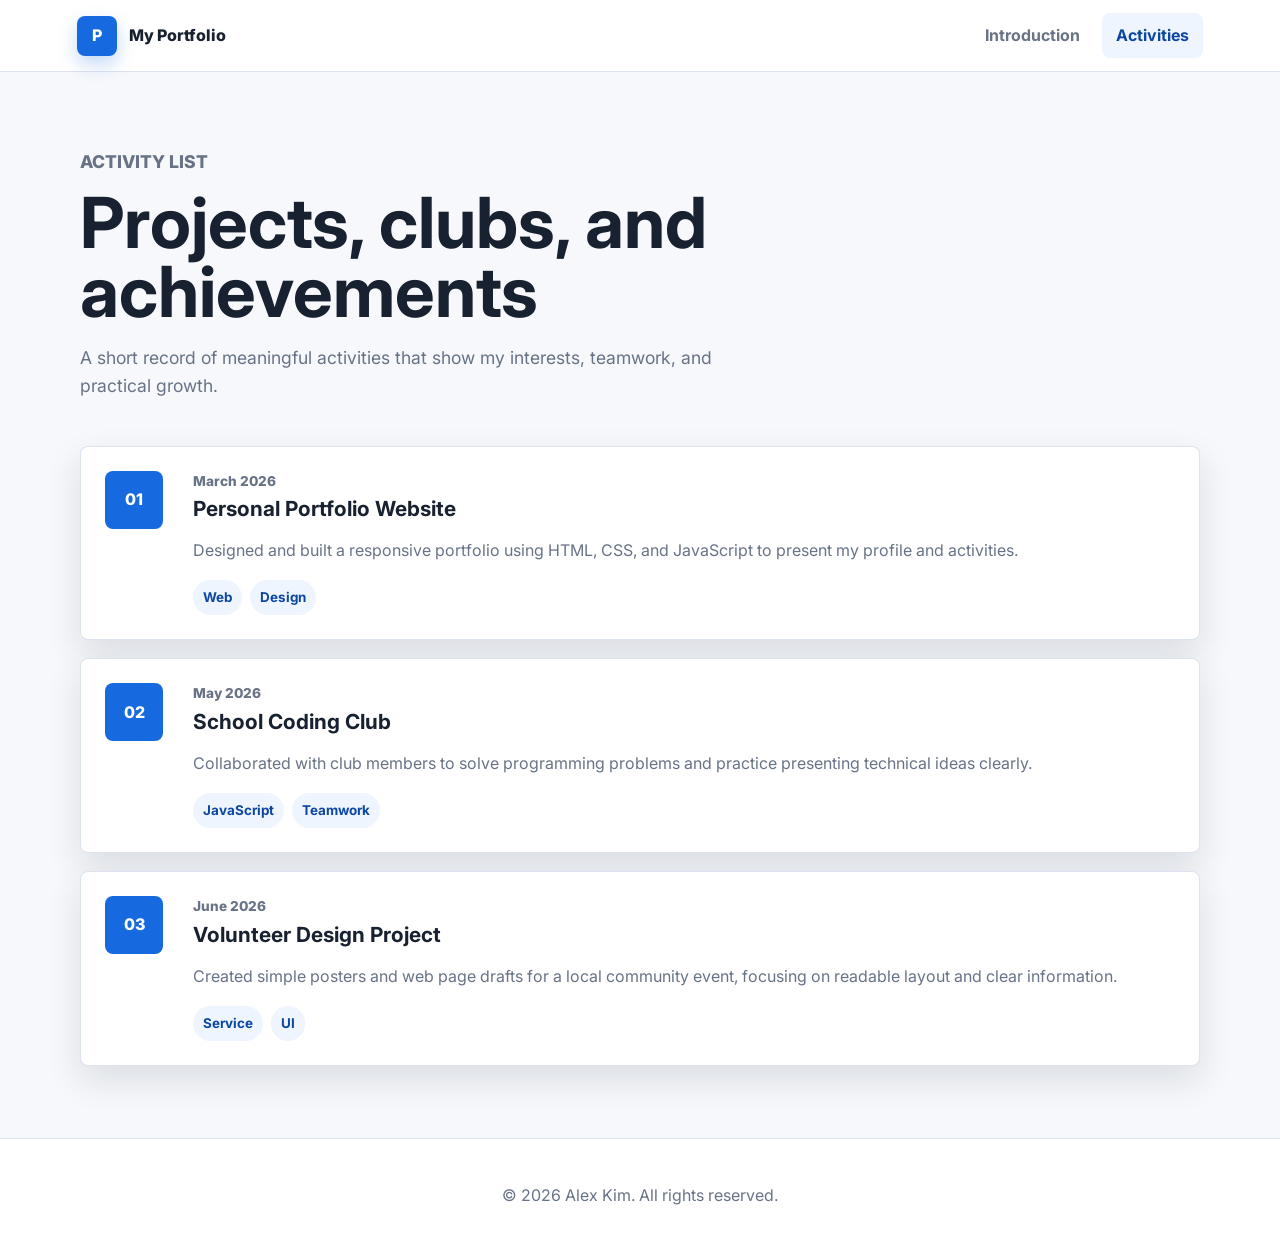
==== activities.html @ 2221d52b "Add portfolio website" ====
<!DOCTYPE html>
<html lang="en">
<head>
  <meta charset="UTF-8">
  <meta name="viewport" content="width=device-width, initial-scale=1.0">
  <title>Portfolio | Activities</title>
  <link rel="preconnect" href="https://fonts.googleapis.com">
  <link rel="preconnect" href="https://fonts.gstatic.com" crossorigin>
  <link href="https://fonts.googleapis.com/css2?family=Inter:wght@400;500;600;700;800&display=swap" rel="stylesheet">
  <link rel="stylesheet" href="styles.css">
</head>
<body>
  <header class="app-bar">
    <a class="brand" href="index.html" aria-label="Portfolio home">
      <span class="brand-mark">P</span>
      <span>My Portfolio</span>
    </a>

    <button class="nav-toggle" type="button" aria-label="Open menu" aria-expanded="false">
      <span></span>
      <span></span>
      <span></span>
    </button>

    <nav class="nav-menu" aria-label="Main navigation">
      <a href="index.html" data-page="intro">Introduction</a>
      <a href="activities.html" data-page="activities">Activities</a>
    </nav>
  </header>

  <main>
    <section class="page-title section">
      <p class="eyebrow">Activity List</p>
      <h1>Projects, clubs, and achievements</h1>
      <p>
        A short record of meaningful activities that show my interests,
        teamwork, and practical growth.
      </p>
    </section>

    <section class="section activity-list" aria-label="Activity cards">
      <article class="activity-card">
        <div class="activity-icon">01</div>
        <div>
          <p class="activity-date">March 2026</p>
          <h2>Personal Portfolio Website</h2>
          <p>
            Designed and built a responsive portfolio using HTML, CSS, and
            JavaScript to present my profile and activities.
          </p>
          <div class="chip-list">
            <span>Web</span>
            <span>Design</span>
          </div>
        </div>
      </article>

      <article class="activity-card">
        <div class="activity-icon">02</div>
        <div>
          <p class="activity-date">May 2026</p>
          <h2>School Coding Club</h2>
          <p>
            Collaborated with club members to solve programming problems and
            practice presenting technical ideas clearly.
          </p>
          <div class="chip-list">
            <span>JavaScript</span>
            <span>Teamwork</span>
          </div>
        </div>
      </article>

      <article class="activity-card">
        <div class="activity-icon">03</div>
        <div>
          <p class="activity-date">June 2026</p>
          <h2>Volunteer Design Project</h2>
          <p>
            Created simple posters and web page drafts for a local community
            event, focusing on readable layout and clear information.
          </p>
          <div class="chip-list">
            <span>Service</span>
            <span>UI</span>
          </div>
        </div>
      </article>
    </section>
  </main>

  <footer class="footer">
    <p>&copy; 2026 Alex Kim. All rights reserved.</p>
  </footer>

  <script src="script.js"></script>
</body>
</html>
---- styles.css ----
:root {
  --bg: #f6f8fb;
  --surface: #ffffff;
  --surface-strong: #eef5ff;
  --text: #18212f;
  --muted: #687386;
  --primary: #1769e0;
  --primary-dark: #0d47a1;
  --accent: #00a884;
  --line: #dce3ee;
  --shadow: 0 14px 35px rgba(24, 33, 47, 0.12);
  --radius: 8px;
}

* {
  box-sizing: border-box;
}

body {
  margin: 0;
  background: var(--bg);
  color: var(--text);
  font-family: "Inter", Arial, sans-serif;
  line-height: 1.6;
}

a {
  color: inherit;
  text-decoration: none;
}

.app-bar {
  position: sticky;
  top: 0;
  z-index: 10;
  display: flex;
  align-items: center;
  justify-content: space-between;
  min-height: 72px;
  padding: 0 6vw;
  background: rgba(255, 255, 255, 0.92);
  border-bottom: 1px solid var(--line);
  backdrop-filter: blur(16px);
}

.brand {
  display: inline-flex;
  align-items: center;
  gap: 12px;
  font-weight: 800;
}

.brand-mark {
  display: grid;
  width: 40px;
  height: 40px;
  place-items: center;
  border-radius: var(--radius);
  background: var(--primary);
  color: white;
  box-shadow: 0 8px 18px rgba(23, 105, 224, 0.25);
}

.nav-menu {
  display: flex;
  gap: 8px;
}

.nav-menu a {
  padding: 10px 14px;
  border-radius: var(--radius);
  color: var(--muted);
  font-weight: 700;
}

.nav-menu a:hover,
.nav-menu a.active {
  background: var(--surface-strong);
  color: var(--primary-dark);
}

.nav-toggle {
  display: none;
  width: 42px;
  height: 42px;
  border: 0;
  border-radius: var(--radius);
  background: var(--surface-strong);
  cursor: pointer;
}

.nav-toggle span {
  display: block;
  width: 20px;
  height: 2px;
  margin: 5px auto;
  background: var(--text);
}

.section {
  width: min(1120px, 88vw);
  margin: 0 auto;
}

.hero {
  display: grid;
  grid-template-columns: minmax(0, 1.4fr) minmax(280px, 0.8fr);
  gap: 32px;
  align-items: center;
  min-height: calc(100vh - 72px);
  padding: 72px 0;
}

.eyebrow {
  margin: 0 0 12px;
  color: var(--accent);
  font-size: 0.8rem;
  font-weight: 800;
  letter-spacing: 0;
  text-transform: uppercase;
}

h1,
h2,
p {
  overflow-wrap: anywhere;
}

h1 {
  max-width: 760px;
  margin: 0;
  font-size: clamp(2.4rem, 8vw, 5.6rem);
  line-height: 0.98;
  letter-spacing: 0;
}

h2 {
  margin: 0 0 10px;
  font-size: 1.3rem;
  line-height: 1.25;
}

.hero-text,
.page-title p {
  max-width: 680px;
  color: var(--muted);
  font-size: 1.1rem;
}

.hero-actions {
  display: flex;
  flex-wrap: wrap;
  gap: 12px;
  margin-top: 28px;
}

.button {
  display: inline-flex;
  align-items: center;
  justify-content: center;
  min-height: 46px;
  padding: 0 18px;
  border-radius: var(--radius);
  font-weight: 800;
  box-shadow: 0 7px 15px rgba(24, 33, 47, 0.08);
}

.button.primary {
  background: var(--primary);
  color: white;
}

.button.secondary {
  background: var(--surface);
  color: var(--primary-dark);
  border: 1px solid var(--line);
}

.profile-panel,
.card,
.activity-card {
  border: 1px solid var(--line);
  border-radius: var(--radius);
  background: var(--surface);
  box-shadow: var(--shadow);
}

.profile-panel {
  padding: 28px;
}

.avatar {
  display: grid;
  width: 104px;
  height: 104px;
  margin-bottom: 24px;
  place-items: center;
  border-radius: 50%;
  background: linear-gradient(135deg, var(--primary), var(--accent));
  color: white;
  font-size: 2rem;
  font-weight: 800;
}

.profile-panel p {
  color: var(--muted);
}

.profile-stats {
  display: grid;
  grid-template-columns: repeat(3, 1fr);
  gap: 10px;
  margin-top: 22px;
}

.profile-stats span {
  padding: 12px;
  border-radius: var(--radius);
  background: var(--surface-strong);
  color: var(--muted);
  font-size: 0.85rem;
}

.profile-stats strong {
  display: block;
  color: var(--text);
  font-size: 1.25rem;
}

.content-grid {
  display: grid;
  grid-template-columns: repeat(3, 1fr);
  gap: 18px;
  padding-bottom: 72px;
}

.card {
  padding: 24px;
}

.card p,
.activity-card p {
  color: var(--muted);
}

.chip-list {
  display: flex;
  flex-wrap: wrap;
  gap: 8px;
}

.chip-list span {
  padding: 7px 10px;
  border-radius: 999px;
  background: var(--surface-strong);
  color: var(--primary-dark);
  font-size: 0.84rem;
  font-weight: 700;
}

.page-title {
  padding: 76px 0 28px;
}

.page-title h1 {
  font-size: clamp(2.2rem, 7vw, 4.4rem);
}

.activity-list {
  display: grid;
  gap: 18px;
  padding-bottom: 72px;
}

.activity-card {
  display: grid;
  grid-template-columns: 68px 1fr;
  gap: 20px;
  padding: 24px;
}

.activity-icon {
  display: grid;
  width: 58px;
  height: 58px;
  place-items: center;
  border-radius: var(--radius);
  background: var(--primary);
  color: white;
  font-weight: 800;
}

.activity-date {
  margin: 0 0 4px;
  color: var(--accent);
  font-size: 0.85rem;
  font-weight: 800;
}

.footer {
  padding: 28px 6vw;
  border-top: 1px solid var(--line);
  background: var(--surface);
  color: var(--muted);
  text-align: center;
}

@media (max-width: 760px) {
  .app-bar {
    padding: 0 5vw;
  }

  .nav-toggle {
    display: block;
  }

  .nav-menu {
    position: absolute;
    top: 72px;
    right: 5vw;
    left: 5vw;
    display: none;
    flex-direction: column;
    padding: 10px;
    border: 1px solid var(--line);
    border-radius: var(--radius);
    background: var(--surface);
    box-shadow: var(--shadow);
  }

  .nav-menu.open {
    display: flex;
  }

  .hero {
    grid-template-columns: 1fr;
    min-height: auto;
    padding: 48px 0;
  }

  .content-grid {
    grid-template-columns: 1fr;
  }

  .profile-stats {
    grid-template-columns: 1fr;
  }

  .activity-card {
    grid-template-columns: 1fr;
  }
}
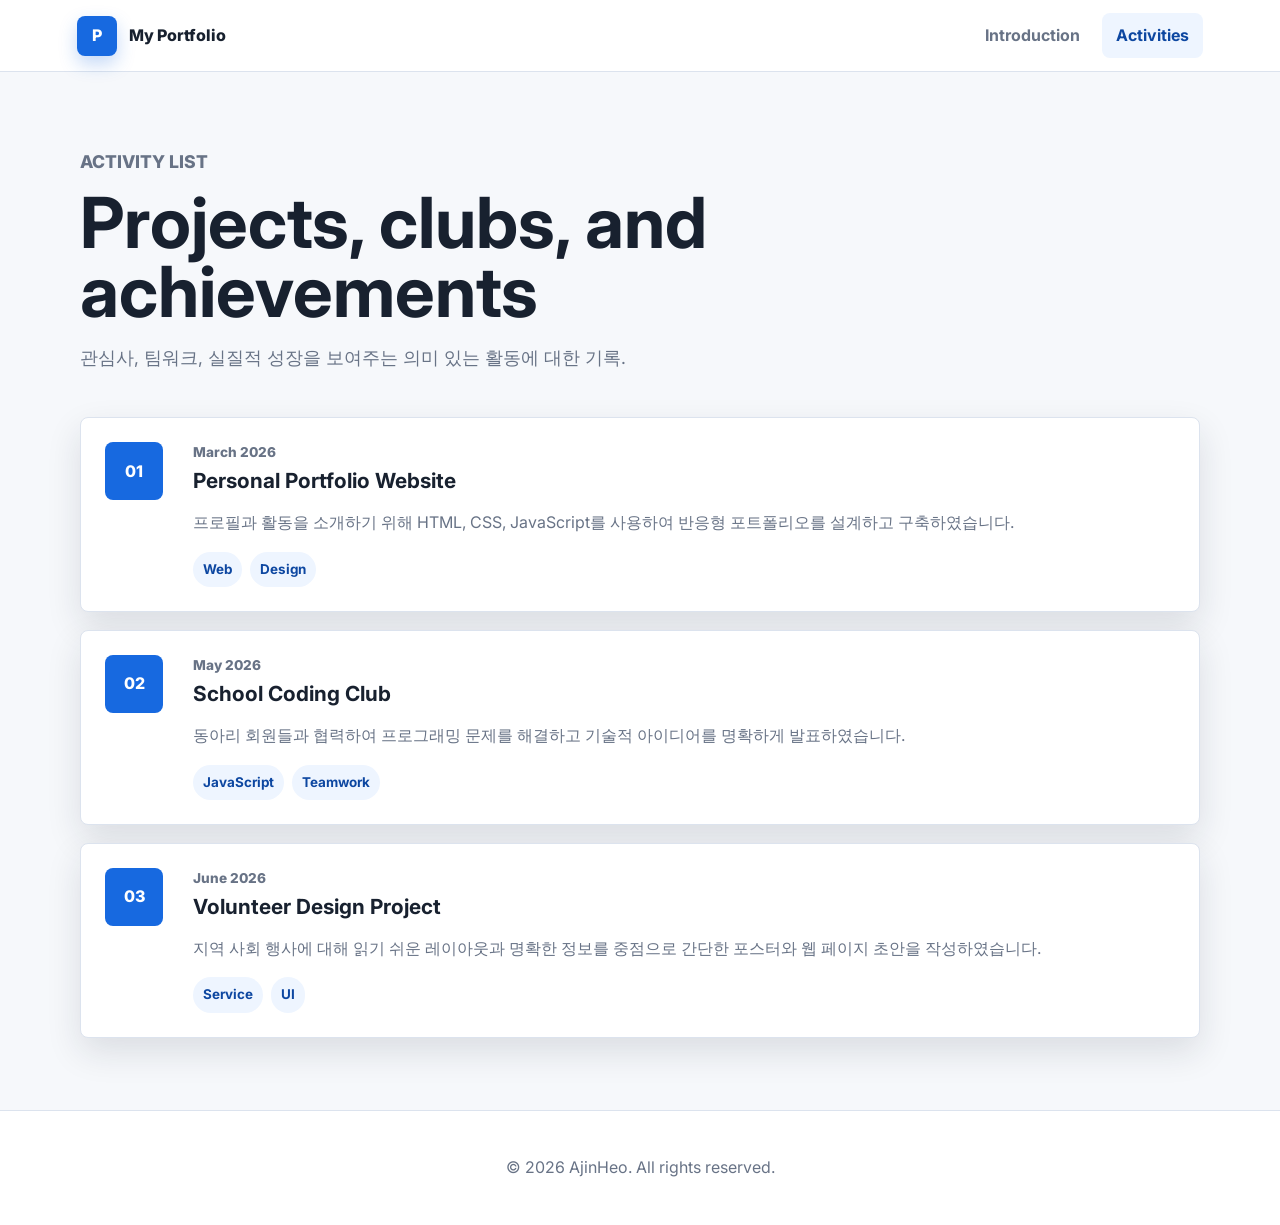
==== commit 0016133e: "Update activities.html" ====
--- a/activities.html
+++ b/activities.html
@@ -33,8 +33,7 @@
       <p class="eyebrow">Activity List</p>
       <h1>Projects, clubs, and achievements</h1>
       <p>
-        A short record of meaningful activities that show my interests,
-        teamwork, and practical growth.
+        관심사, 팀워크, 실질적 성장을 보여주는 의미 있는 활동에 대한 기록.
       </p>
     </section>
 
@@ -45,8 +44,7 @@
           <p class="activity-date">March 2026</p>
           <h2>Personal Portfolio Website</h2>
           <p>
-            Designed and built a responsive portfolio using HTML, CSS, and
-            JavaScript to present my profile and activities.
+            프로필과 활동을 소개하기 위해 HTML, CSS, JavaScript를 사용하여 반응형 포트폴리오를 설계하고 구축하였습니다.
           </p>
           <div class="chip-list">
             <span>Web</span>
@@ -61,8 +59,7 @@
           <p class="activity-date">May 2026</p>
           <h2>School Coding Club</h2>
           <p>
-            Collaborated with club members to solve programming problems and
-            practice presenting technical ideas clearly.
+            동아리 회원들과 협력하여 프로그래밍 문제를 해결하고 기술적 아이디어를 명확하게 발표하였습니다.
           </p>
           <div class="chip-list">
             <span>JavaScript</span>
@@ -77,8 +74,7 @@
           <p class="activity-date">June 2026</p>
           <h2>Volunteer Design Project</h2>
           <p>
-            Created simple posters and web page drafts for a local community
-            event, focusing on readable layout and clear information.
+            지역 사회 행사에 대해 읽기 쉬운 레이아웃과 명확한 정보를 중점으로 간단한 포스터와 웹 페이지 초안을 작성하였습니다.
           </p>
           <div class="chip-list">
             <span>Service</span>
@@ -90,7 +86,7 @@
   </main>
 
   <footer class="footer">
-    <p>&copy; 2026 Alex Kim. All rights reserved.</p>
+    <p>&copy; 2026 AjinHeo. All rights reserved.</p>
   </footer>
 
   <script src="script.js"></script>
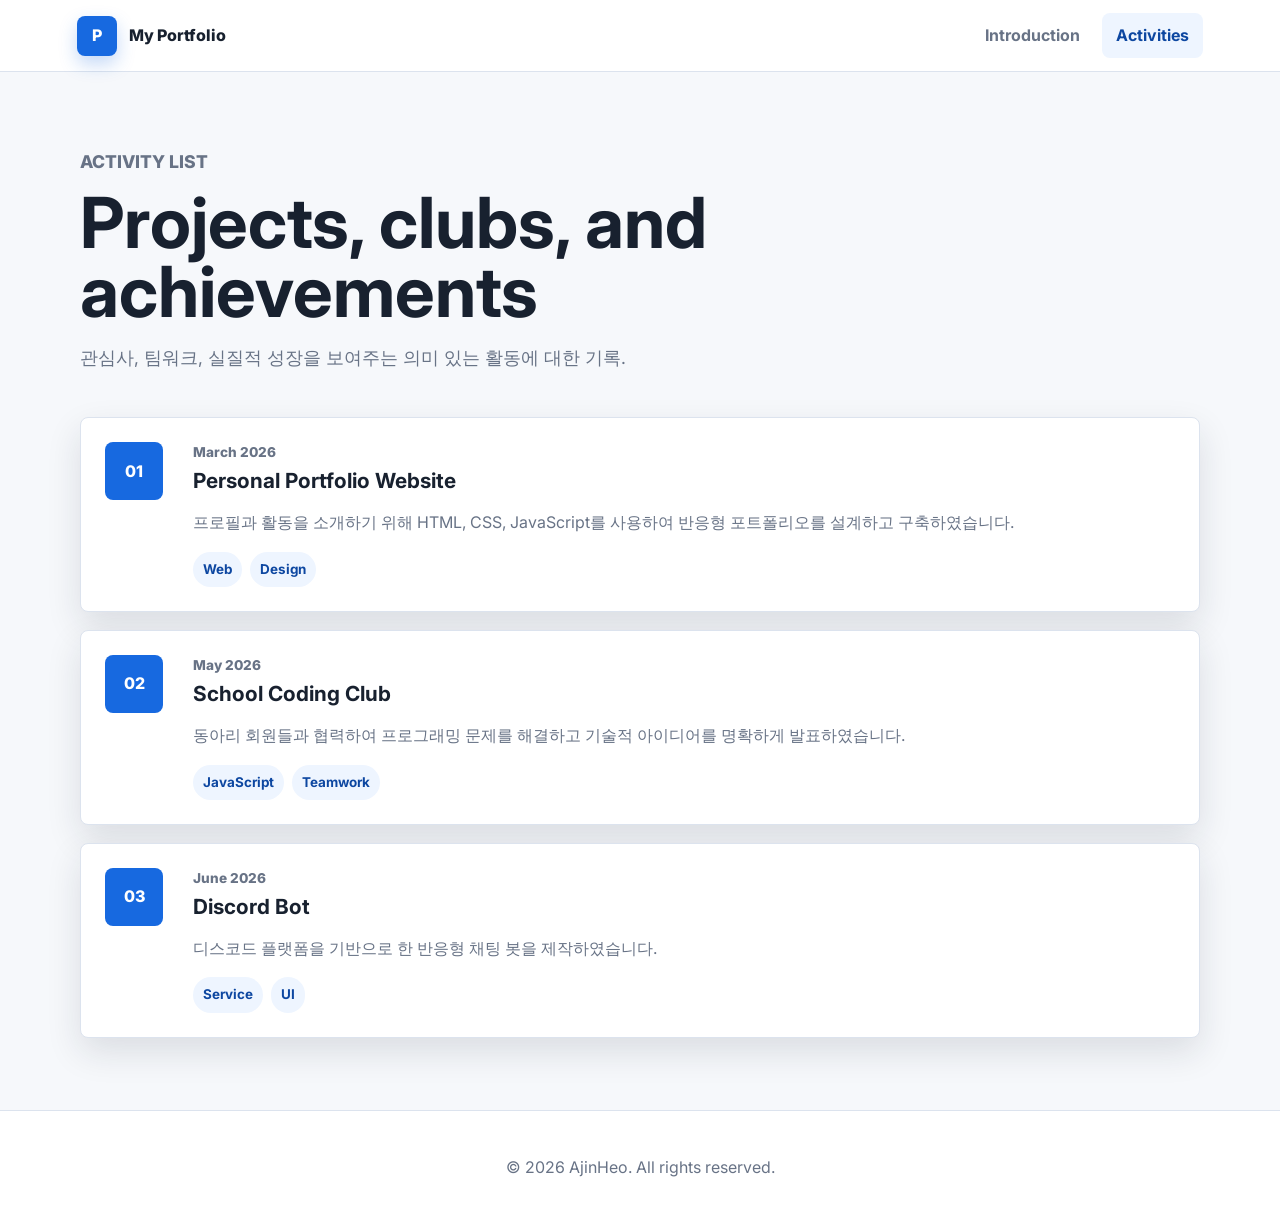
==== commit 7affdb2d: "Update activities.html" ====
--- a/activities.html
+++ b/activities.html
@@ -72,9 +72,9 @@
         <div class="activity-icon">03</div>
         <div>
           <p class="activity-date">June 2026</p>
-          <h2>Volunteer Design Project</h2>
+          <h2>Discord Bot</h2>
           <p>
-            지역 사회 행사에 대해 읽기 쉬운 레이아웃과 명확한 정보를 중점으로 간단한 포스터와 웹 페이지 초안을 작성하였습니다.
+            디스코드 플랫폼을 기반으로 한 반응형 채팅 봇을 제작하였습니다.
           </p>
           <div class="chip-list">
             <span>Service</span>
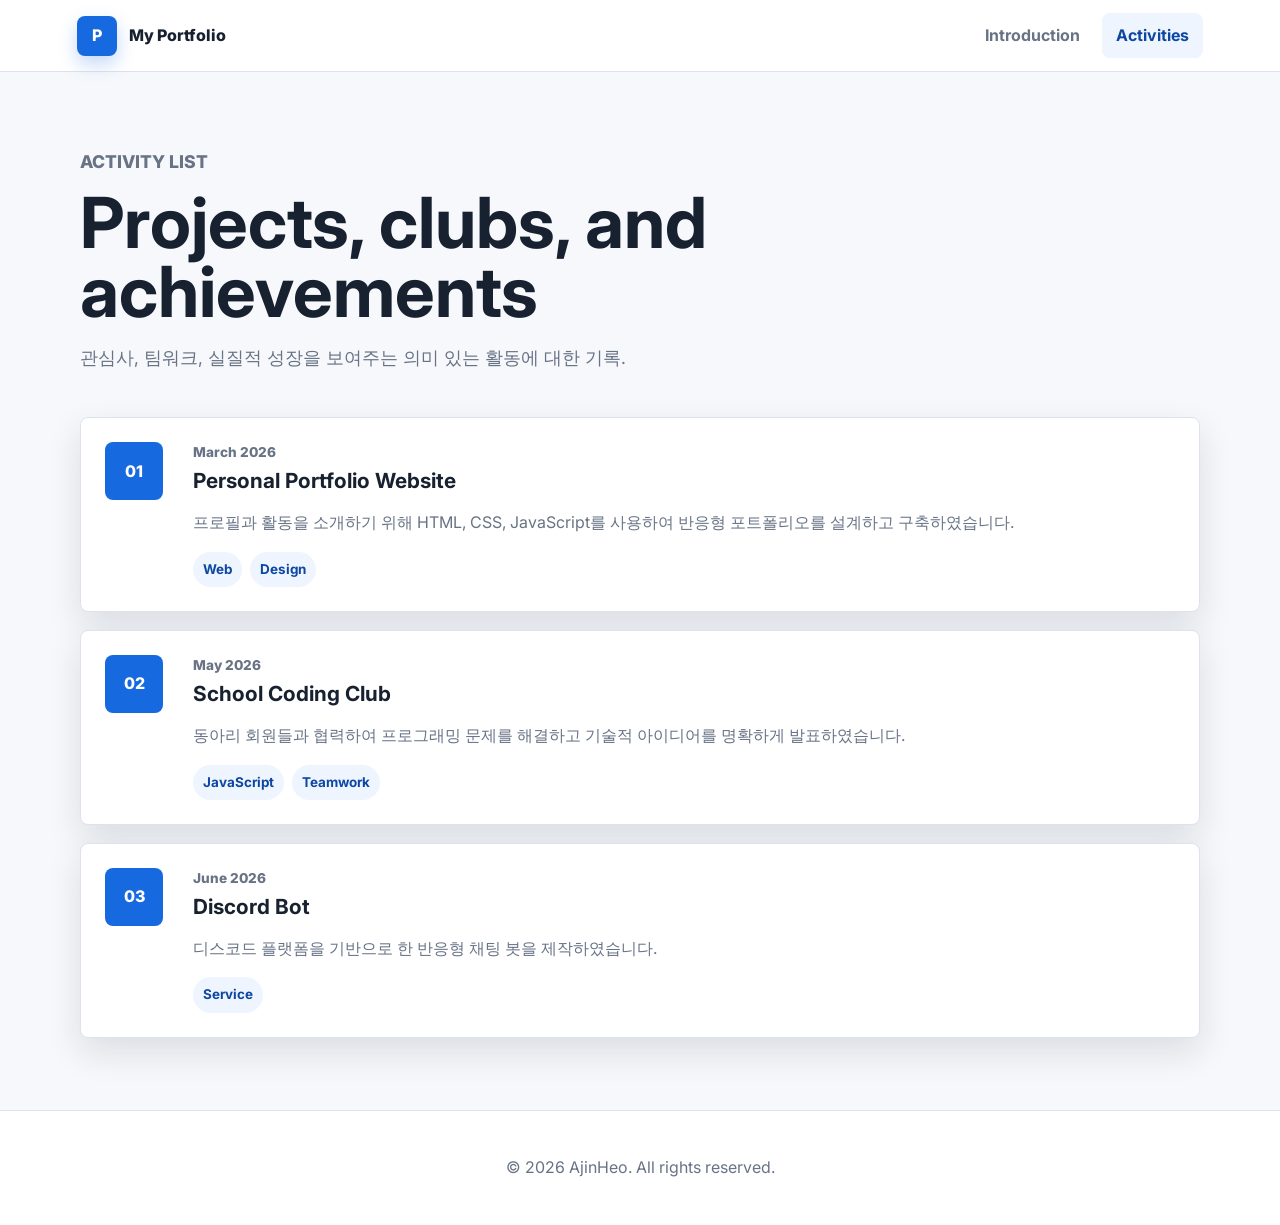
==== commit bb41c827: "Update activities.html" ====
--- a/activities.html
+++ b/activities.html
@@ -78,7 +78,6 @@
           </p>
           <div class="chip-list">
             <span>Service</span>
-            <span>UI</span>
           </div>
         </div>
       </article>
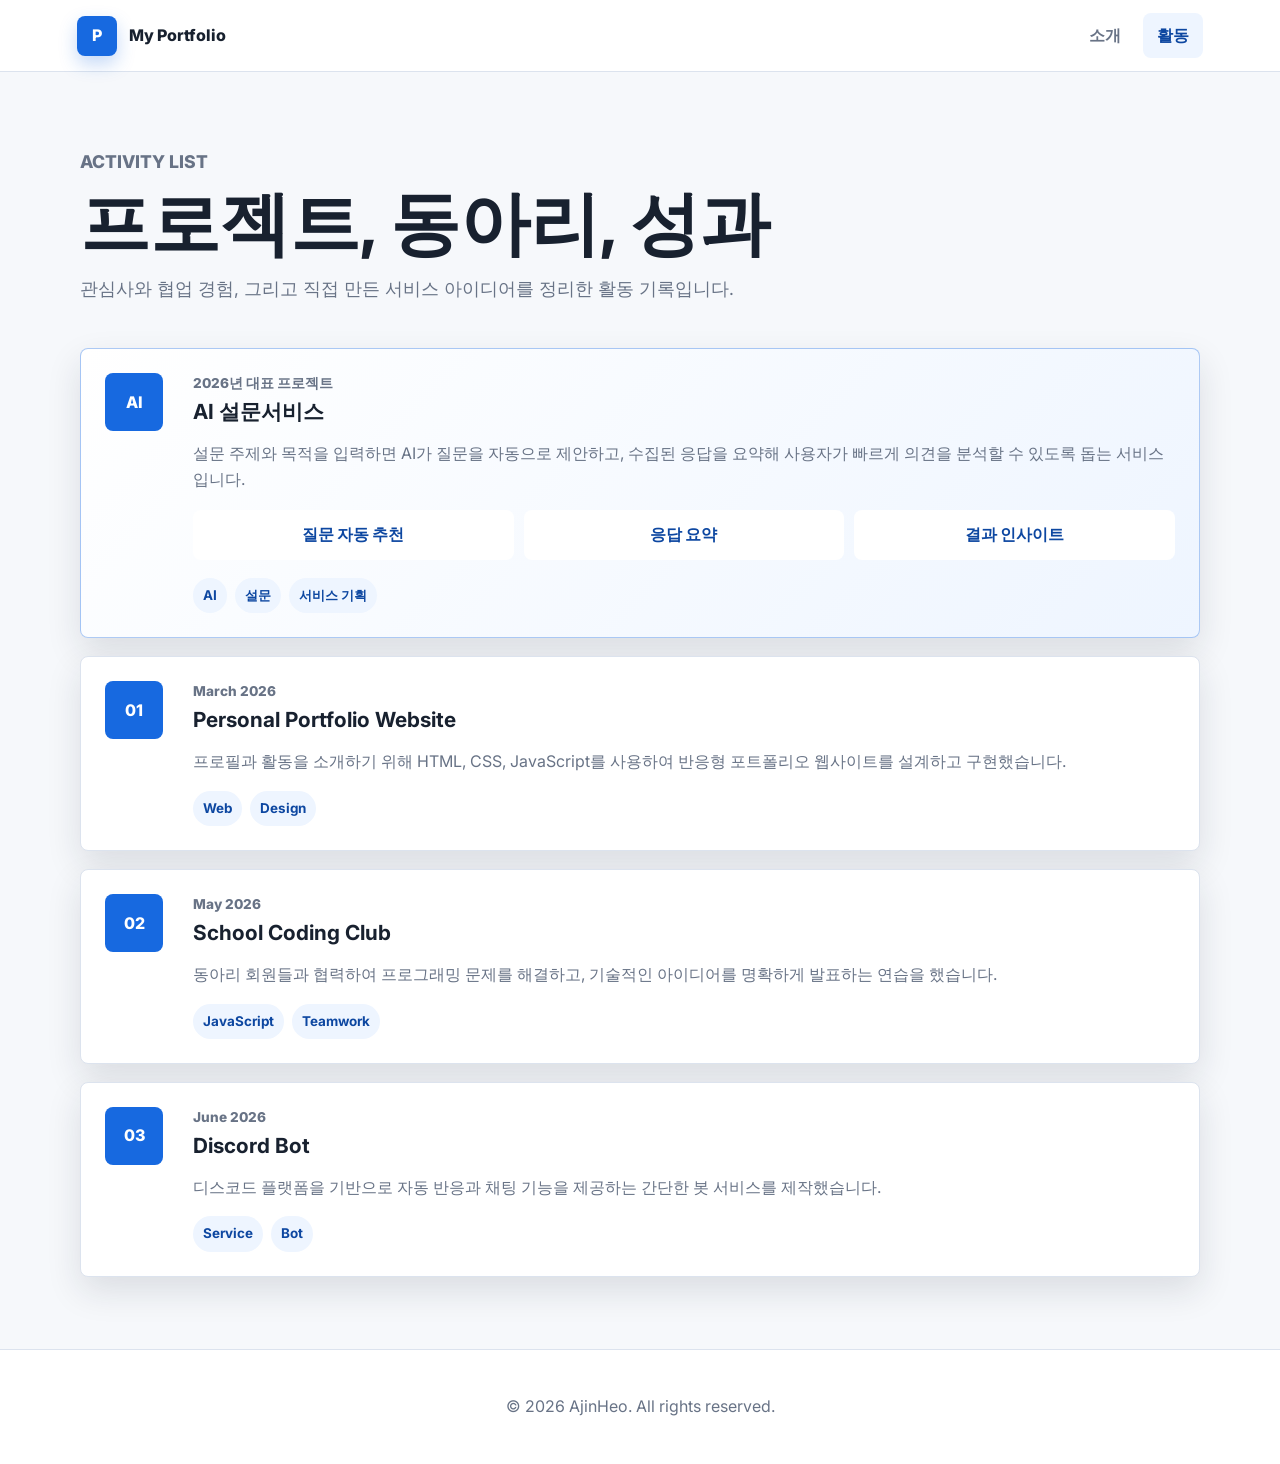
==== commit 2888c367: "Add AI survey service section" ====
--- a/activities.html
+++ b/activities.html
@@ -1,5 +1,5 @@
 <!DOCTYPE html>
-<html lang="en">
+<html lang="ko">
 <head>
   <meta charset="UTF-8">
   <meta name="viewport" content="width=device-width, initial-scale=1.0">
@@ -16,35 +16,58 @@
       <span>My Portfolio</span>
     </a>
 
-    <button class="nav-toggle" type="button" aria-label="Open menu" aria-expanded="false">
+    <button class="nav-toggle" type="button" aria-label="메뉴 열기" aria-expanded="false">
       <span></span>
       <span></span>
       <span></span>
     </button>
 
     <nav class="nav-menu" aria-label="Main navigation">
-      <a href="index.html" data-page="intro">Introduction</a>
-      <a href="activities.html" data-page="activities">Activities</a>
+      <a href="index.html" data-page="intro">소개</a>
+      <a href="activities.html" data-page="activities">활동</a>
     </nav>
   </header>
 
   <main>
     <section class="page-title section">
       <p class="eyebrow">Activity List</p>
-      <h1>Projects, clubs, and achievements</h1>
+      <h1>프로젝트, 동아리, 성과</h1>
       <p>
-        관심사, 팀워크, 실질적 성장을 보여주는 의미 있는 활동에 대한 기록.
+        관심사와 협업 경험, 그리고 직접 만든 서비스 아이디어를 정리한 활동 기록입니다.
       </p>
     </section>
 
     <section class="section activity-list" aria-label="Activity cards">
+      <article class="activity-card highlight-activity">
+        <div class="activity-icon">AI</div>
+        <div>
+          <p class="activity-date">2026년 대표 프로젝트</p>
+          <h2>AI 설문서비스</h2>
+          <p>
+            설문 주제와 목적을 입력하면 AI가 질문을 자동으로 제안하고, 수집된 응답을
+            요약해 사용자가 빠르게 의견을 분석할 수 있도록 돕는 서비스입니다.
+          </p>
+          <div class="feature-list">
+            <span>질문 자동 추천</span>
+            <span>응답 요약</span>
+            <span>결과 인사이트</span>
+          </div>
+          <div class="chip-list">
+            <span>AI</span>
+            <span>설문</span>
+            <span>서비스 기획</span>
+          </div>
+        </div>
+      </article>
+
       <article class="activity-card">
         <div class="activity-icon">01</div>
         <div>
           <p class="activity-date">March 2026</p>
           <h2>Personal Portfolio Website</h2>
           <p>
-            프로필과 활동을 소개하기 위해 HTML, CSS, JavaScript를 사용하여 반응형 포트폴리오를 설계하고 구축하였습니다.
+            프로필과 활동을 소개하기 위해 HTML, CSS, JavaScript를 사용하여
+            반응형 포트폴리오 웹사이트를 설계하고 구현했습니다.
           </p>
           <div class="chip-list">
             <span>Web</span>
@@ -59,7 +82,8 @@
           <p class="activity-date">May 2026</p>
           <h2>School Coding Club</h2>
           <p>
-            동아리 회원들과 협력하여 프로그래밍 문제를 해결하고 기술적 아이디어를 명확하게 발표하였습니다.
+            동아리 회원들과 협력하여 프로그래밍 문제를 해결하고,
+            기술적인 아이디어를 명확하게 발표하는 연습을 했습니다.
           </p>
           <div class="chip-list">
             <span>JavaScript</span>
@@ -74,10 +98,12 @@
           <p class="activity-date">June 2026</p>
           <h2>Discord Bot</h2>
           <p>
-            디스코드 플랫폼을 기반으로 한 반응형 채팅 봇을 제작하였습니다.
+            디스코드 플랫폼을 기반으로 자동 반응과 채팅 기능을 제공하는
+            간단한 봇 서비스를 제작했습니다.
           </p>
           <div class="chip-list">
             <span>Service</span>
+            <span>Bot</span>
           </div>
         </div>
       </article>
--- a/styles.css
+++ b/styles.css
@@ -178,7 +178,9 @@
 
 .profile-panel,
 .card,
-.activity-card {
+.activity-card,
+.featured-project,
+.survey-preview {
   border: 1px solid var(--line);
   border-radius: var(--radius);
   background: var(--surface);
@@ -231,11 +233,58 @@
   display: grid;
   grid-template-columns: repeat(3, 1fr);
   gap: 18px;
-  padding-bottom: 72px;
+  padding-bottom: 28px;
 }
 
 .card {
   padding: 24px;
+}
+
+.featured-project {
+  display: grid;
+  grid-template-columns: minmax(0, 1fr) 360px;
+  gap: 24px;
+  align-items: center;
+  margin-bottom: 72px;
+  padding: 28px;
+}
+
+.project-copy p {
+  color: var(--muted);
+}
+
+.survey-preview {
+  padding: 22px;
+  background: var(--surface-strong);
+  box-shadow: none;
+}
+
+.survey-preview h3 {
+  margin: 18px 0 14px;
+  font-size: 1.1rem;
+}
+
+.survey-preview ul {
+  display: grid;
+  gap: 10px;
+  margin: 0;
+  padding: 0;
+  list-style: none;
+}
+
+.survey-preview li {
+  padding: 10px 12px;
+  border-radius: var(--radius);
+  background: var(--surface);
+  color: var(--muted);
+  font-weight: 700;
+}
+
+.survey-bar {
+  width: 64%;
+  height: 10px;
+  border-radius: 999px;
+  background: linear-gradient(90deg, var(--primary), var(--accent));
 }
 
 .card p,
@@ -295,6 +344,27 @@
   color: var(--accent);
   font-size: 0.85rem;
   font-weight: 800;
+}
+
+.highlight-activity {
+  border-color: rgba(23, 105, 224, 0.35);
+  background: linear-gradient(135deg, #ffffff 0%, #eef5ff 100%);
+}
+
+.feature-list {
+  display: grid;
+  grid-template-columns: repeat(3, 1fr);
+  gap: 10px;
+  margin: 18px 0;
+}
+
+.feature-list span {
+  padding: 12px;
+  border-radius: var(--radius);
+  background: var(--surface);
+  color: var(--primary-dark);
+  font-weight: 800;
+  text-align: center;
 }
 
 .footer {
@@ -342,6 +412,10 @@
     grid-template-columns: 1fr;
   }
 
+  .featured-project {
+    grid-template-columns: 1fr;
+  }
+
   .profile-stats {
     grid-template-columns: 1fr;
   }
@@ -349,4 +423,8 @@
   .activity-card {
     grid-template-columns: 1fr;
   }
-}
+
+  .feature-list {
+    grid-template-columns: 1fr;
+  }
+}
